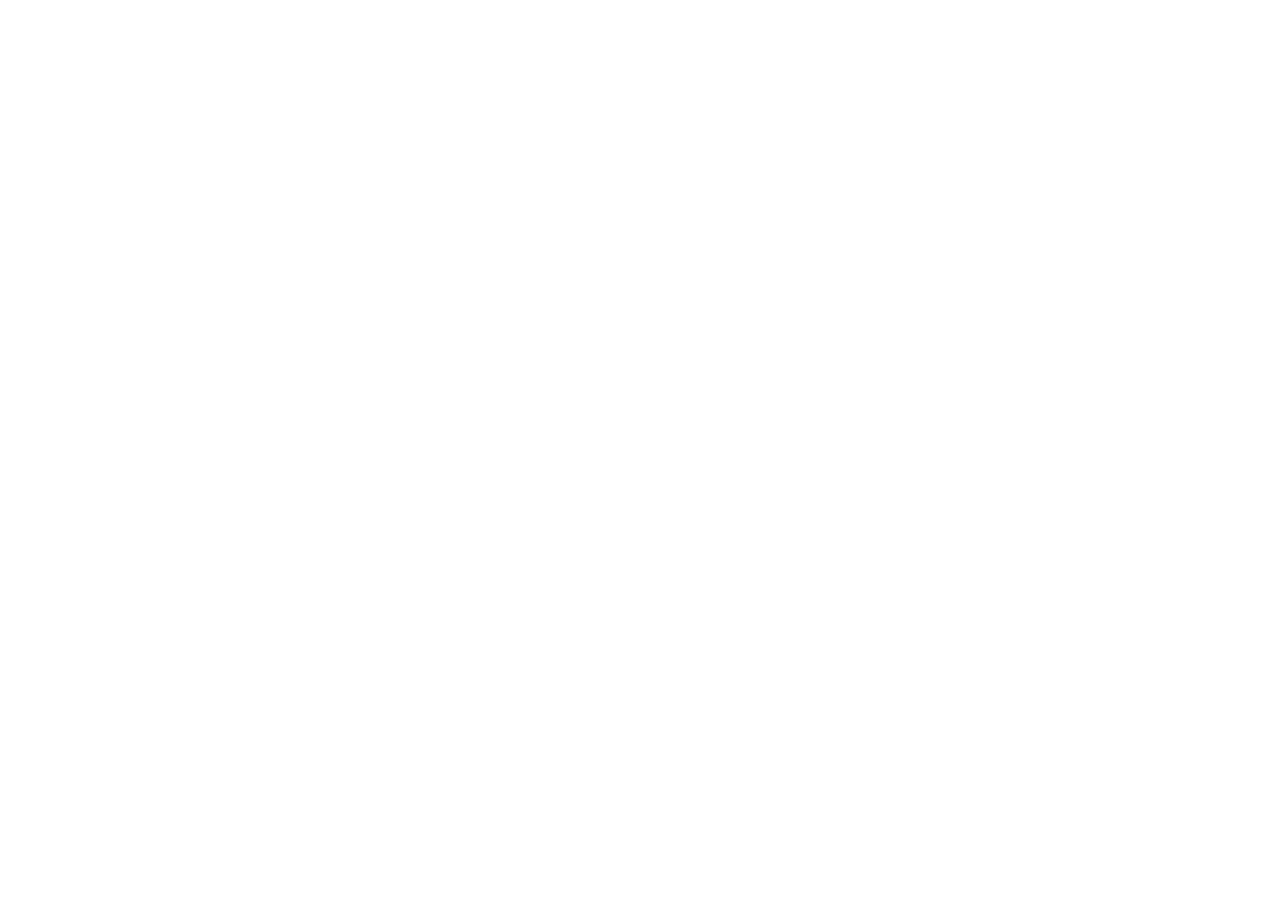
==== pages/index.html @ f6c1577a "first commit" ====
<!DOCTYPE html>
<html lang="ko">
    <head>
        <meta charset="UTF-8" />
        <meta http-equiv="X-UA-Compatible" content="IE=edge" />
        <meta name="viewport" content="width=device-width, initial-scale=1.0" />
        <title>Netflix</title>
    </head>
    <body></body>
</html>
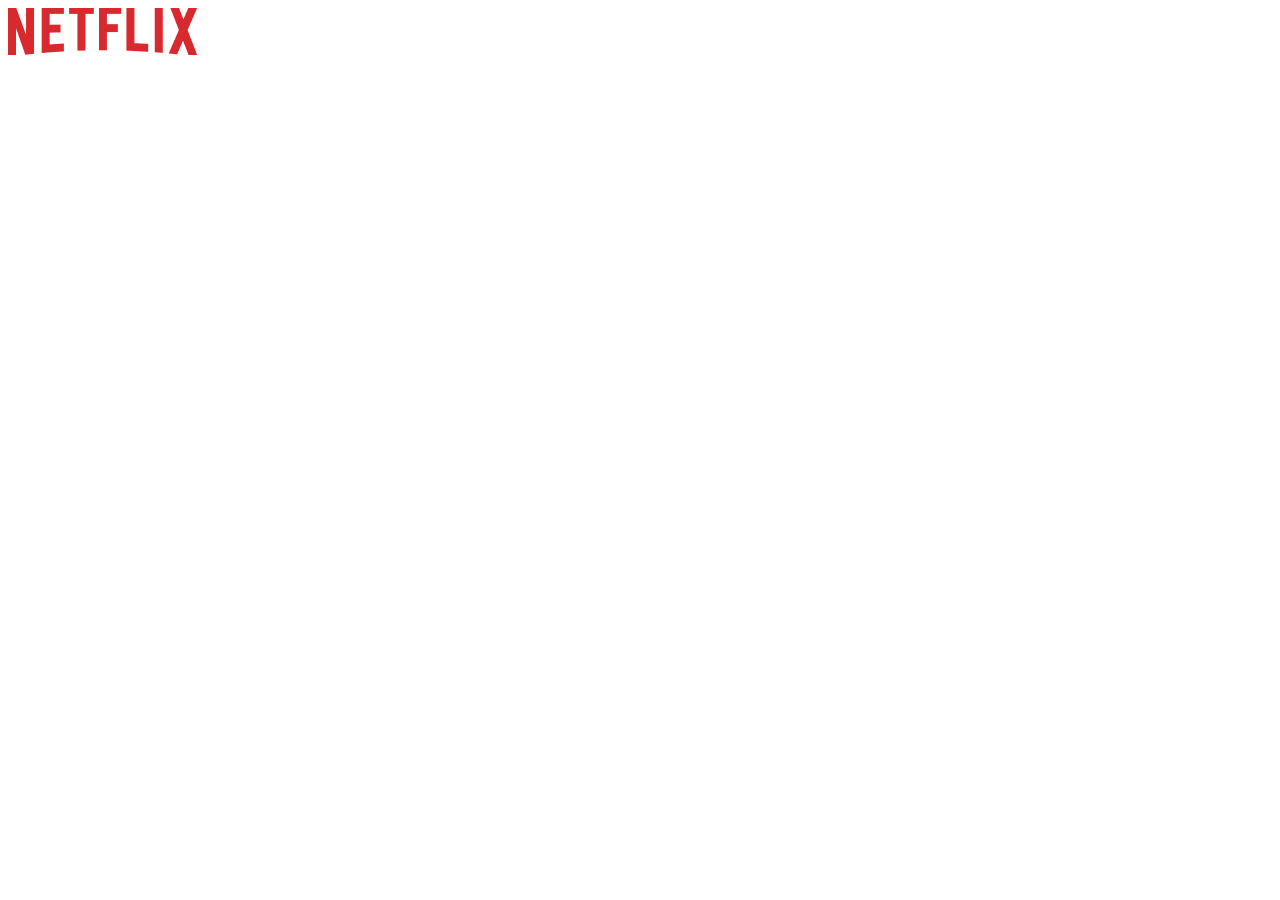
==== commit 1ca4b174: "netflix" ====
--- a/pages/index.html
+++ b/pages/index.html
@@ -6,5 +6,16 @@
         <meta name="viewport" content="width=device-width, initial-scale=1.0" />
         <title>Netflix</title>
     </head>
-    <body></body>
+    <body>
+        <div class="container">
+            <img class="title" src="/images/Netflix_Logo_PMS.png" alt="" />
+            <div class="header"></div>
+            <div class="product_01"></div>
+            <div class="product_02"></div>
+            <div class="product_03"></div>
+            <div class="product_04"></div>
+            <div class="product_05"></div>
+            <div class="footer"></div>
+        </div>
+    </body>
 </html>
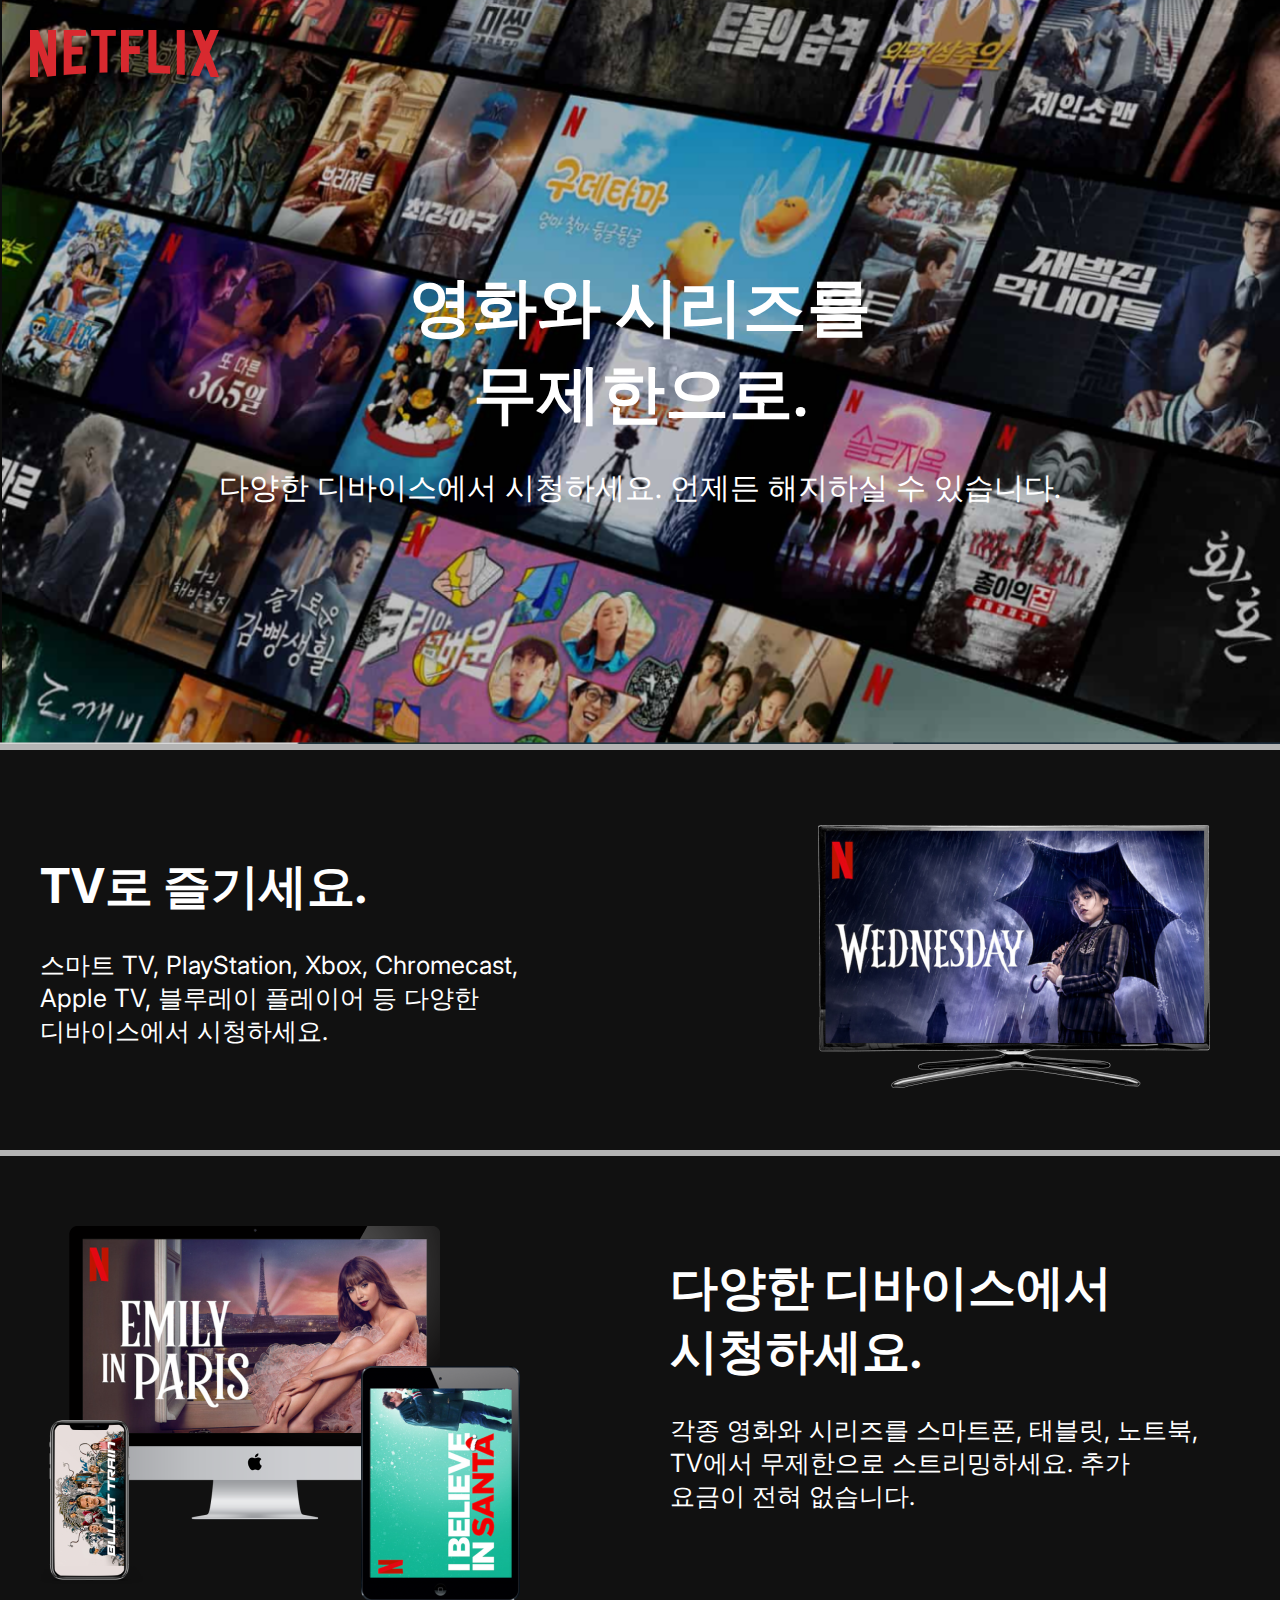
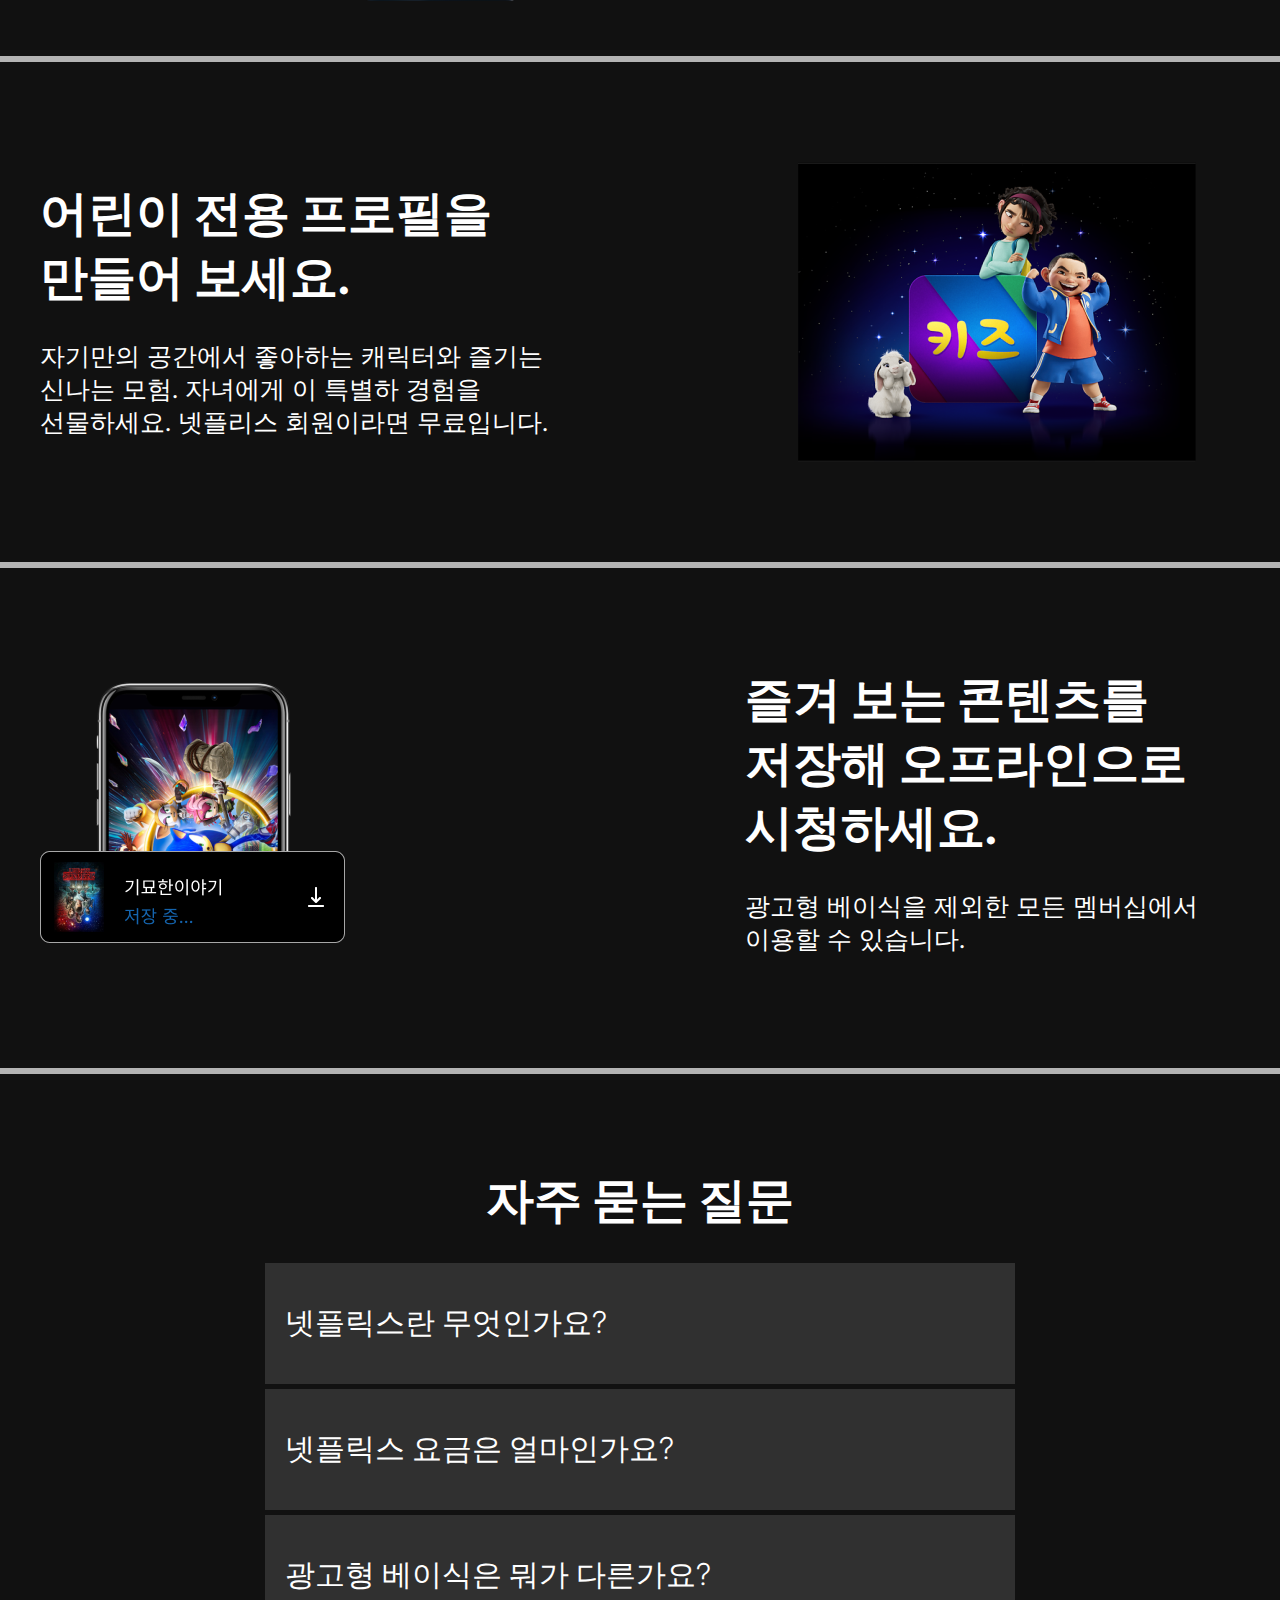
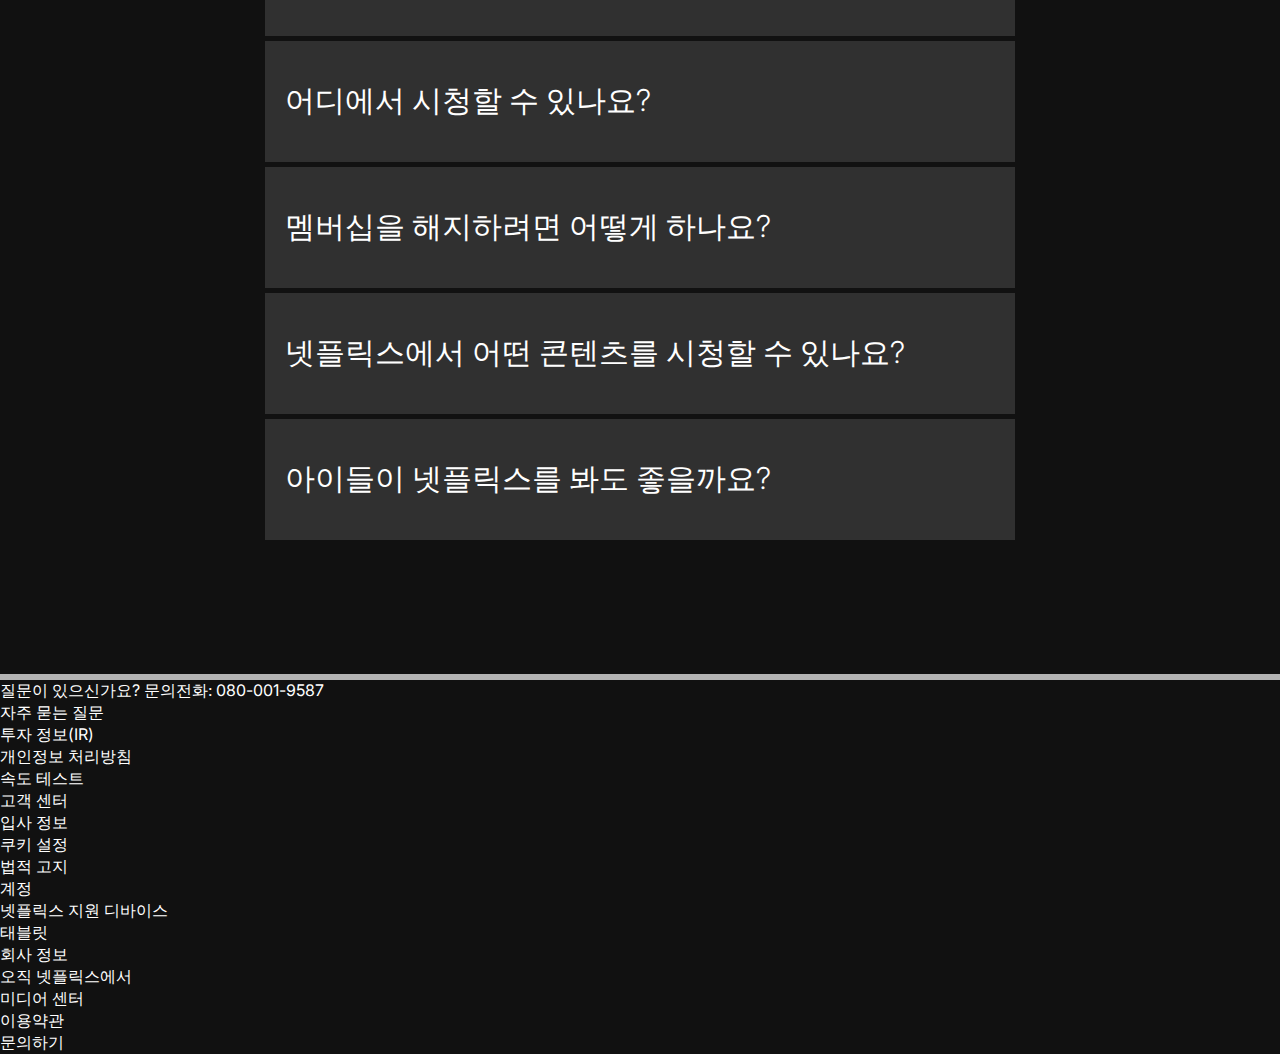
==== commit c8732b1f: "net" ====
--- a/pages/index.html
+++ b/pages/index.html
@@ -5,17 +5,214 @@
         <meta http-equiv="X-UA-Compatible" content="IE=edge" />
         <meta name="viewport" content="width=device-width, initial-scale=1.0" />
         <title>Netflix</title>
+        <link rel="stylesheet" href="/css/main.css" />
     </head>
     <body>
         <div class="container">
-            <img class="title" src="/images/Netflix_Logo_PMS.png" alt="" />
-            <div class="header"></div>
-            <div class="product_01"></div>
-            <div class="product_02"></div>
-            <div class="product_03"></div>
-            <div class="product_04"></div>
-            <div class="product_05"></div>
-            <div class="footer"></div>
+            <div class="header">
+                <img class="logo" src="/images/Netflix_Logo_PMS.png" alt="" />
+                <div class="btn">
+                    <button class="btn_01">회원가입</button>
+                    <button class="btn_02">로그인</button>
+                </div>
+
+                <h2>
+                    영화와 시리즈를<br />
+                    무제한으로.
+                </h2>
+                <h5>
+                    다양한 디바이스에서 시청하세요. 언제든 해지하실 수 있습니다.
+                </h5>
+            </div>
+            <div class="outer">
+                <div class="product_01">
+                    <div class="text_box">
+                        <h2>TV로 즐기세요.</h2>
+                        <p>
+                            스마트 TV, PlayStation, Xbox, Chromecast,<br />
+                            Apple TV, 블루레이 플레이어 등 다양한<br />
+                            디바이스에서 시청하세요.
+                        </p>
+                    </div>
+                    <div class="photo">
+                        <img src="/images/tv 1.png" alt="" />
+                    </div>
+                </div>
+            </div>
+            <div class="outer">
+                <div class="product_02">
+                    <div class="photo">
+                        <img src="/images/imac.png" alt="" />
+                    </div>
+                    <div class="text_box">
+                        <h2>
+                            다양한 디바이스에서<br />
+                            시청하세요.
+                        </h2>
+                        <p>
+                            각종 영화와 시리즈를 스마트폰, 태블릿, 노트북,<br />
+                            TV에서 무제한으로 스트리밍하세요. 추가<br />
+                            요금이 전혀 없습니다.
+                        </p>
+                    </div>
+                </div>
+            </div>
+
+            <div class="outer">
+                <div class="product_03">
+                    <div class="text_box">
+                        <h2>
+                            어린이 전용 프로필을<br />
+                            만들어 보세요.
+                        </h2>
+                        <p>
+                            자기만의 공간에서 좋아하는 캐릭터와 즐기는<br />
+                            신나는 모험. 자녀에게 이 특별하 경험을<br />
+                            선물하세요. 넷플리스 회원이라면 무료입니다.
+                        </p>
+                    </div>
+                    <div class="photo">
+                        <img src="/images/kids.png" alt="" />
+                    </div>
+                </div>
+            </div>
+
+            <div class="outer">
+                <div class="product_04">
+                    <div class="photo">
+                        <img src="/images/iphone.png" alt="" />
+                    </div>
+                    <div class="text_box">
+                        <h2>
+                            즐겨 보는 콘텐츠를<br />
+                            저장해 오프라인으로<br />
+                            시청하세요.
+                        </h2>
+                        <p>
+                            광고형 베이식을 제외한 모든 멤버십에서<br />
+                            이용할 수 있습니다.
+                        </p>
+                    </div>
+                </div>
+            </div>
+
+            <div class="outer">
+                <div class="product_05">
+                    <h2>자주 묻는 질문</h2>
+
+                    <ul class="faq">
+                        <li>
+                            <h3>넷플릭스란 무엇인가요?</h3>
+                            <div class="answer">
+                                Lorem ipsum dolor sit, amet consectetur
+                                adipisicing elit. Quis inventore beatae, rem
+                                illum earum ipsum dignissimos placeat fugit quam
+                                impedit necessitatibus saepe minima harum sequi
+                                aspernatur temporibus, distinctio odio in?
+                            </div>
+                        </li>
+                        <li>
+                            <h3>넷플릭스 요금은 얼마인가요?</h3>
+                            <div class="answer">
+                                Lorem ipsum dolor sit, amet consectetur
+                                adipisicing elit. Quis inventore beatae, rem
+                                illum earum ipsum dignissimos placeat fugit quam
+                                impedit necessitatibus saepe minima harum sequi
+                                aspernatur temporibus, distinctio odio in?
+                            </div>
+                        </li>
+                        <li>
+                            <h3>광고형 베이식은 뭐가 다른가요?</h3>
+                            <div class="answer">
+                                Lorem ipsum dolor sit, amet consectetur
+                                adipisicing elit. Quis inventore beatae, rem
+                                illum earum ipsum dignissimos placeat fugit quam
+                                impedit necessitatibus saepe minima harum sequi
+                                aspernatur temporibus, distinctio odio in?
+                            </div>
+                        </li>
+                        <li>
+                            <h3>어디에서 시청할 수 있나요?</h3>
+                            <div class="answer">
+                                Lorem ipsum dolor sit, amet consectetur
+                                adipisicing elit. Quis inventore beatae, rem
+                                illum earum ipsum dignissimos placeat fugit quam
+                                impedit necessitatibus saepe minima harum sequi
+                                aspernatur temporibus, distinctio odio in?
+                            </div>
+                        </li>
+                        <li>
+                            <h3>멤버십을 해지하려면 어떻게 하나요?</h3>
+                            <div class="answer">
+                                Lorem ipsum dolor sit, amet consectetur
+                                adipisicing elit. Quis inventore beatae, rem
+                                illum earum ipsum dignissimos placeat fugit quam
+                                impedit necessitatibus saepe minima harum sequi
+                                aspernatur temporibus, distinctio odio in?
+                            </div>
+                        </li>
+                        <li>
+                            <h3>
+                                넷플릭스에서 어떤 콘텐츠를 시청할 수 있나요?
+                            </h3>
+                            <div class="answer">
+                                Lorem ipsum dolor sit, amet consectetur
+                                adipisicing elit. Quis inventore beatae, rem
+                                illum earum ipsum dignissimos placeat fugit quam
+                                impedit necessitatibus saepe minima harum sequi
+                                aspernatur temporibus, distinctio odio in?
+                            </div>
+                        </li>
+                        <li>
+                            <h3>아이들이 넷플릭스를 봐도 좋을까요?</h3>
+                            <div class="answer">
+                                Lorem ipsum dolor sit, amet consectetur
+                                adipisicing elit. Quis inventore beatae, rem
+                                illum earum ipsum dignissimos placeat fugit quam
+                                impedit necessitatibus saepe minima harum sequi
+                                aspernatur temporibus, distinctio odio in?
+                            </div>
+                        </li>
+                    </ul>
+                </div>
+            </div>
+            <div class="footer">
+                <p>질문이 있으신가요? 문의전화: 080-001-9587</p>
+                <ul class="footer_menu">
+                    <li>
+                        <a href="#x">자주 묻는 질문 </a>
+                        <ul>
+                            <li><a href="#x">투자 정보(IR) </a></li>
+                            <li><a href="#x">개인정보 처리방침 </a></li>
+                            <li><a href="#x">속도 테스트</a></li>
+                        </ul>
+                    </li>
+                    <li>
+                        <a href="#x">고객 센터 </a>
+                        <ul>
+                            <li><a href="#x">입사 정보 </a></li>
+                            <li><a href="#x">쿠키 설정 </a></li>
+                            <li><a href="#x">법적 고지</a></li>
+                        </ul>
+                    </li>
+                    <li>
+                        <a href="#x">계정</a>
+                        <ul>
+                            <li><a href="#x">넷플릭스 지원 디바이스</a></li>
+                            <li><a href="#x">태블릿</a></li>
+                            <li><a href="#x">회사 정보</a></li>
+                            <li><a href="#x">오직 넷플릭스에서</a></li>
+                        </ul>
+                    </li>
+                    <li>
+                        <a href="#x">미디어 센터 </a>
+                        <ul>
+                            <li><a href="#x">이용약관</a></li>
+                            <li><a href="#x">문의하기</a></li>
+                        </ul>
+                    </li>
+                </ul>
+            </div>
         </div>
     </body>
 </html>
--- a/css/main.css
+++ b/css/main.css
@@ -0,0 +1,219 @@
+@import url('https://fonts.googleapis.com/css2?family=Inter:wght@100;200;300;400;500;600;700;800;900&display=swap');
+
+* {
+    box-sizing: border-box;
+    margin: 0;
+    padding: 0;
+}
+
+a {
+    color: inherit;
+    text-decoration: none;
+}
+
+ul {
+    list-style: none;
+}
+
+body {
+    font-family: 'Inter', sans-serif;
+    color: #fff;
+    background-color: #111;
+}
+
+.header {
+    background-image: url('/images/1.png');
+    background-repeat: no-repeat;
+    background-size: cover;
+    height: 750px;
+    border-bottom: 6px solid #b4b4b4;
+}
+
+.logo {
+    padding-top: 30px;
+    padding-left: 30px;
+}
+
+.btn {
+    padding: 0 30px;
+    margin-left: 2200px;
+    display: flex;
+}
+
+.btn_01 {
+    width: 90px;
+    height: 33px;
+    background-color: #111;
+    color: #fff;
+    text-align: center;
+    cursor: pointer;
+    font-size: 12px;
+}
+
+.btn_02 {
+    width: 90px;
+    height: 33px;
+    background-color: #e50914;
+    color: #fff;
+    text-align: center;
+    cursor: pointer;
+    font-size: 12px;
+}
+
+.header h2 {
+    font-size: 64px;
+    color: #fff;
+    text-align: center;
+    margin-top: 150px;
+    margin-bottom: 30px;
+    font-weight: 600;
+}
+
+.header h5 {
+    font-size: 30px;
+    color: #fff;
+    text-align: center;
+    margin-bottom: 30px;
+    font-weight: 400;
+}
+
+.header p {
+    font-size: 20px;
+    color: #fff;
+    text-align: center;
+    margin-bottom: 30px;
+}
+
+/* product_01 */
+
+.outer {
+    border-bottom: 6px solid #b4b4b4;
+}
+
+.product_01 {
+    width: 1200px;
+    margin: 0 auto;
+    height: 400px;
+    display: flex;
+}
+
+.product_01 h2 {
+    font-size: 48px;
+    padding-top: 105px;
+    padding-bottom: 30px;
+}
+
+.product_01 p {
+    font-size: 25px;
+}
+
+.product_01 .photo {
+    padding-top: 75px;
+    padding-left: 300px;
+}
+
+/* product_02 */
+
+.product_02 {
+    width: 1200px;
+    margin: 0 auto;
+    height: 500px;
+    display: flex;
+}
+
+.product_02 .photo {
+    padding-top: 70px;
+    padding-right: 150px;
+}
+
+.product_02 h2 {
+    font-size: 48px;
+    padding-top: 100px;
+    padding-bottom: 30px;
+}
+
+.product_02 p {
+    font-size: 25px;
+}
+
+/* .product_03 */
+
+.product_03 {
+    width: 1200px;
+    margin: 0 auto;
+    height: 500px;
+    display: flex;
+}
+
+.product_03 h2 {
+    font-size: 48px;
+    padding-top: 120px;
+    padding-bottom: 30px;
+}
+
+.product_03 p {
+    font-size: 25px;
+}
+
+.product_03 .photo {
+    padding-top: 100px;
+    padding-left: 250px;
+}
+
+/* .product_04 */
+.product_04 {
+    width: 1200px;
+    margin: 0 auto;
+    height: 500px;
+    display: flex;
+}
+
+.product_04 .photo {
+    padding-top: 100px;
+    padding-right: 400px;
+}
+
+.product_04 h2 {
+    font-size: 48px;
+    padding-top: 100px;
+    padding-bottom: 30px;
+}
+
+.product_04 p {
+    font-size: 25px;
+}
+
+/* product_05 */
+.product_05 {
+    width: 750px;
+    margin: 0 auto;
+    height: 1200px;
+}
+
+.product_05 h2 {
+    font-size: 48px;
+    text-align: center;
+    padding-top: 95px;
+    padding-bottom: 30px;
+}
+
+.product_05 .faq {
+    display: flex;
+    flex-direction: column;
+    gap: 5px;
+}
+
+.product_05 .faq li {
+    padding: 40px 20px;
+    background-color: #303030;
+}
+
+.product_05 .faq li h3 {
+    font-size: 30px;
+    font-weight: 300;
+}
+
+.product_05 .faq li .answer {
+    height: 0;
+    overflow: hidden;
+}
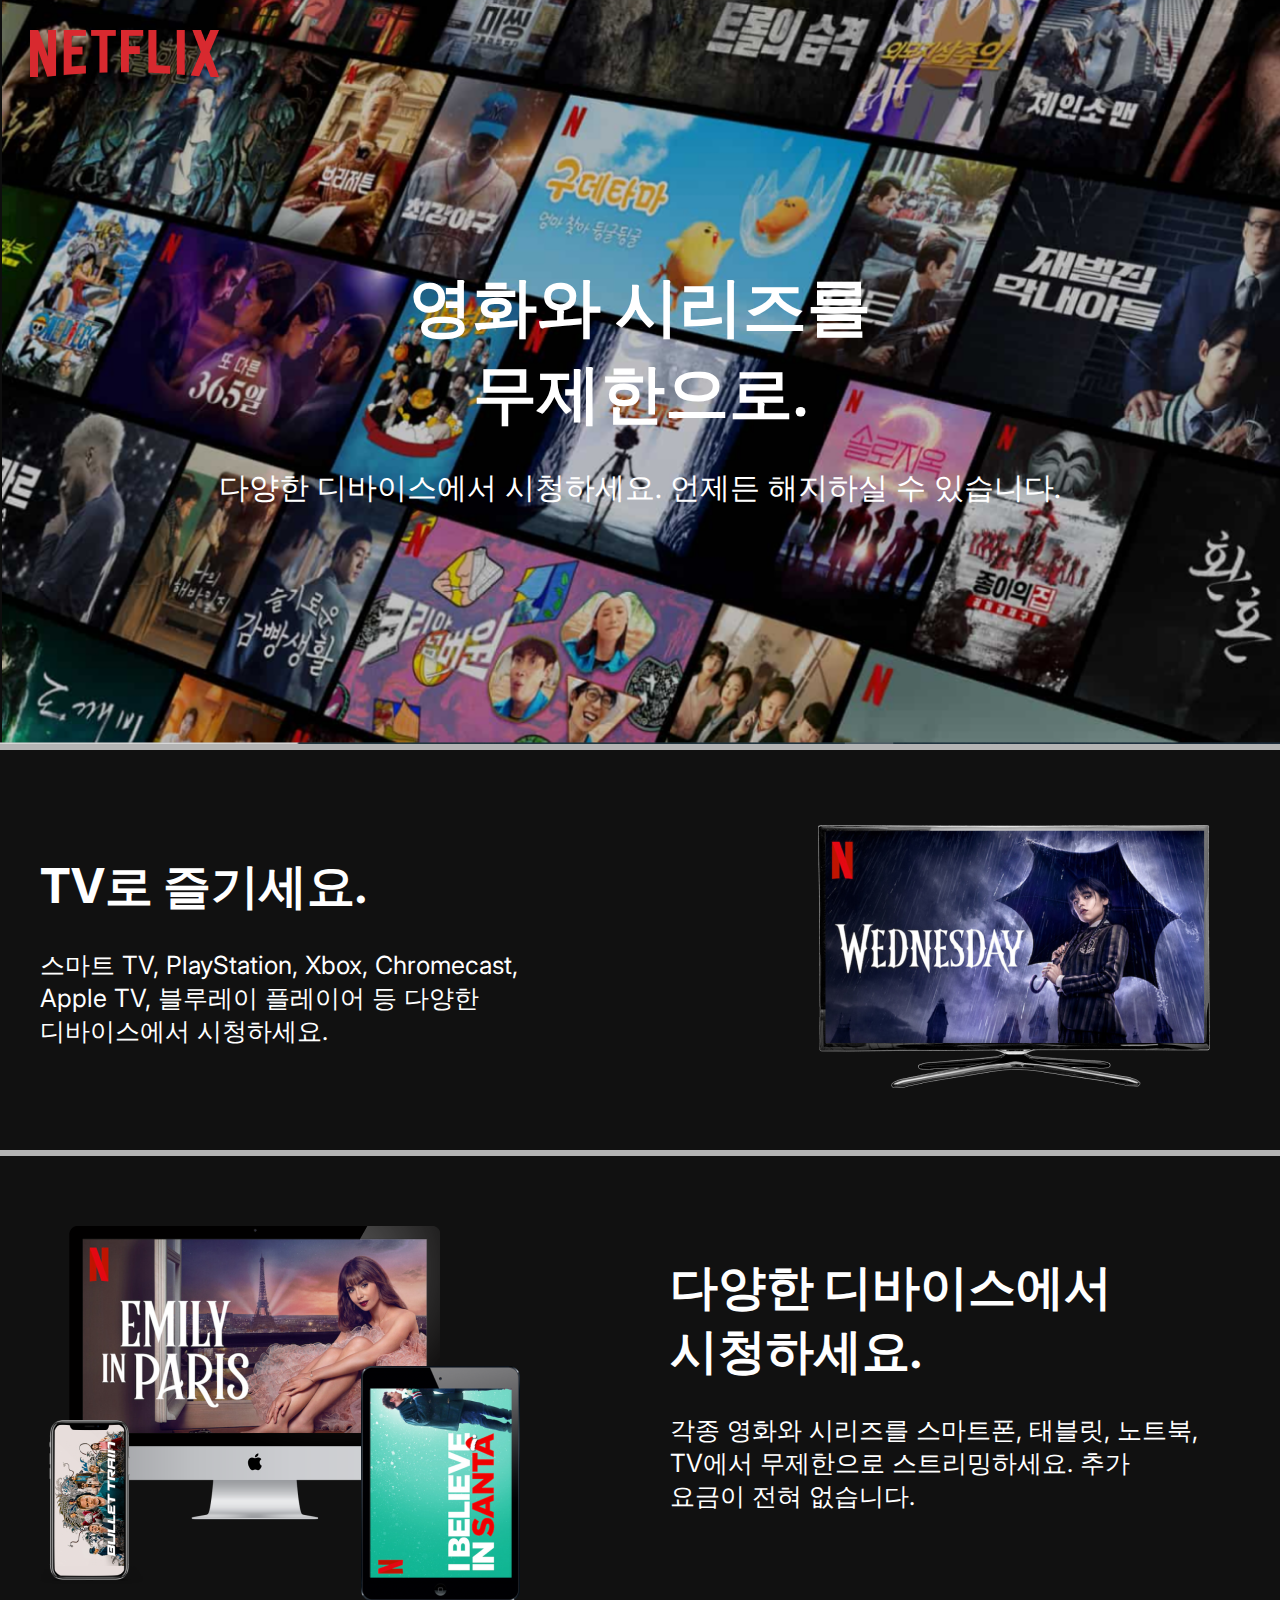
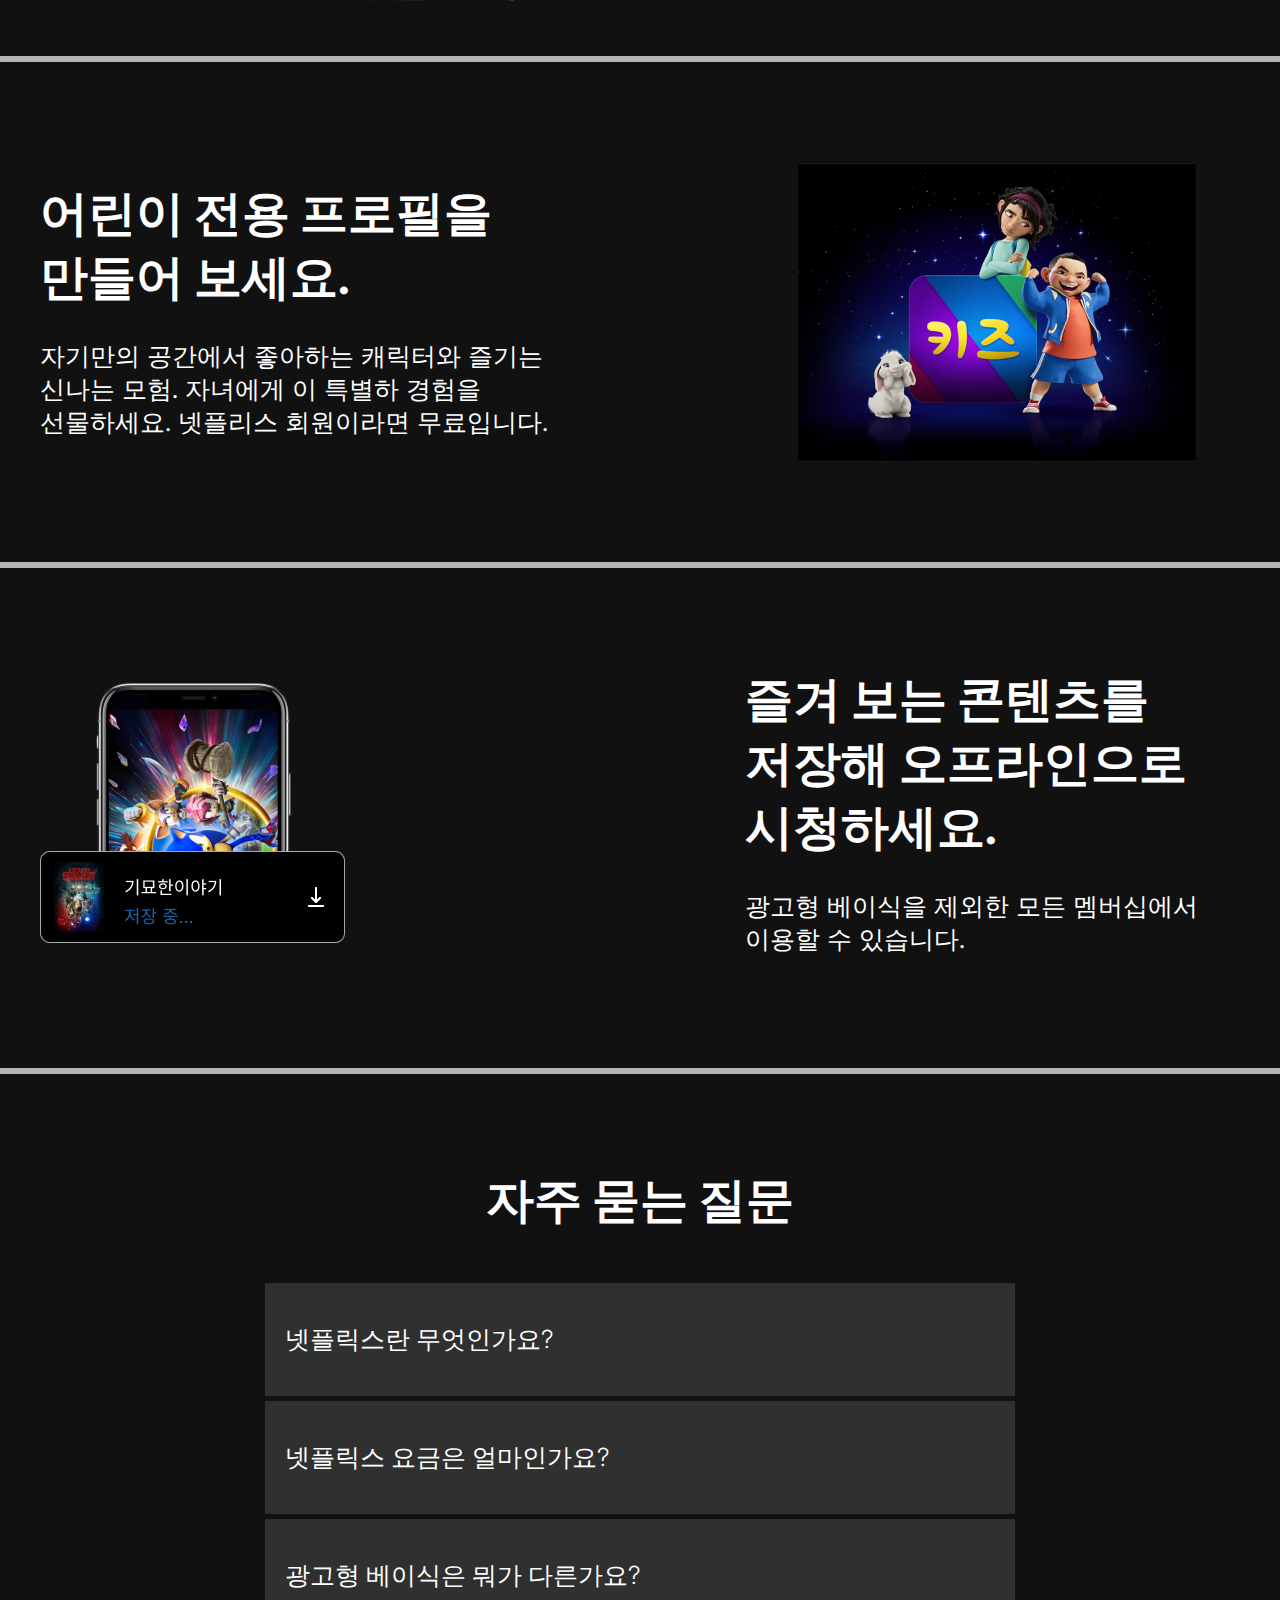
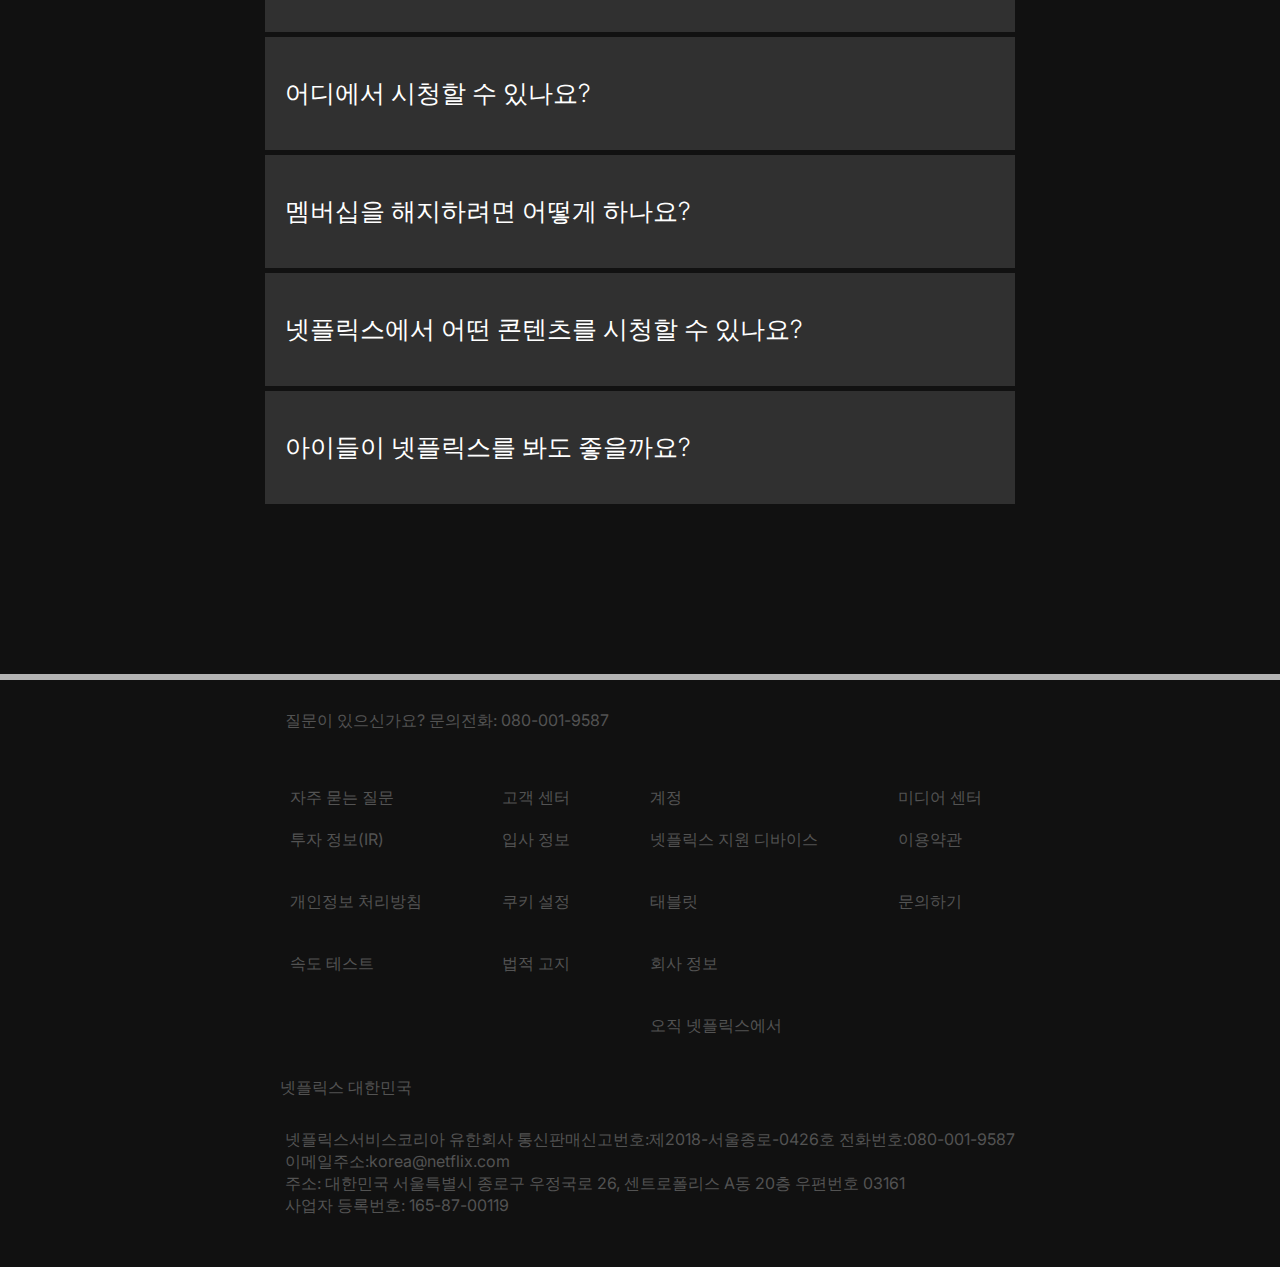
==== commit 864c0a52: "net" ====
--- a/pages/index.html
+++ b/pages/index.html
@@ -212,6 +212,18 @@
                         </ul>
                     </li>
                 </ul>
+                <div class="text_box">
+                    <h4>넷플릭스 대한민국</h4>
+                    <p>
+                        넷플릭스서비스코리아 유한회사
+                        통신판매신고번호:제2018-서울종로-0426호
+                        전화번호:080-001-9587<br />
+                        이메일주소:korea@netflix.com<br />
+                        주소: 대한민국 서울특별시 종로구 우정국로 26,
+                        센트로폴리스 A동 20층 우편번호 03161<br />
+                        사업자 등록번호: 165-87-00119
+                    </p>
+                </div>
             </div>
         </div>
     </body>
--- a/css/main.css
+++ b/css/main.css
@@ -194,13 +194,14 @@
     font-size: 48px;
     text-align: center;
     padding-top: 95px;
-    padding-bottom: 30px;
+    padding-bottom: 50px;
 }
 
 .product_05 .faq {
     display: flex;
     flex-direction: column;
     gap: 5px;
+    cursor: pointer;
 }
 
 .product_05 .faq li {
@@ -209,7 +210,7 @@
 }
 
 .product_05 .faq li h3 {
-    font-size: 30px;
+    font-size: 25px;
     font-weight: 300;
 }
 
@@ -217,3 +218,45 @@
     height: 0;
     overflow: hidden;
 }
+
+/* footer */
+.footer {
+    width: 780px;
+    height: 440px;
+    margin: 0 auto;
+}
+
+.footer p {
+    color: #535353;
+    padding-top: 30px;
+    padding-bottom: 35px;
+    padding-left: 35px;
+}
+
+.footer .footer_menu {
+    display: flex;
+    color: #535353;
+}
+
+.footer ul li {
+    padding: 20px 20px;
+}
+
+.footer_menu > li > a {
+    padding-left: 20px;
+}
+
+.footer .text_box {
+    width: 780px;
+}
+
+.footer .text_box h4 {
+    font-size: 16px;
+    font-weight: 300;
+    color: #535353;
+    padding-left: 30px;
+}
+
+.footer .text_box p {
+    padding-bottom: 50px;
+}
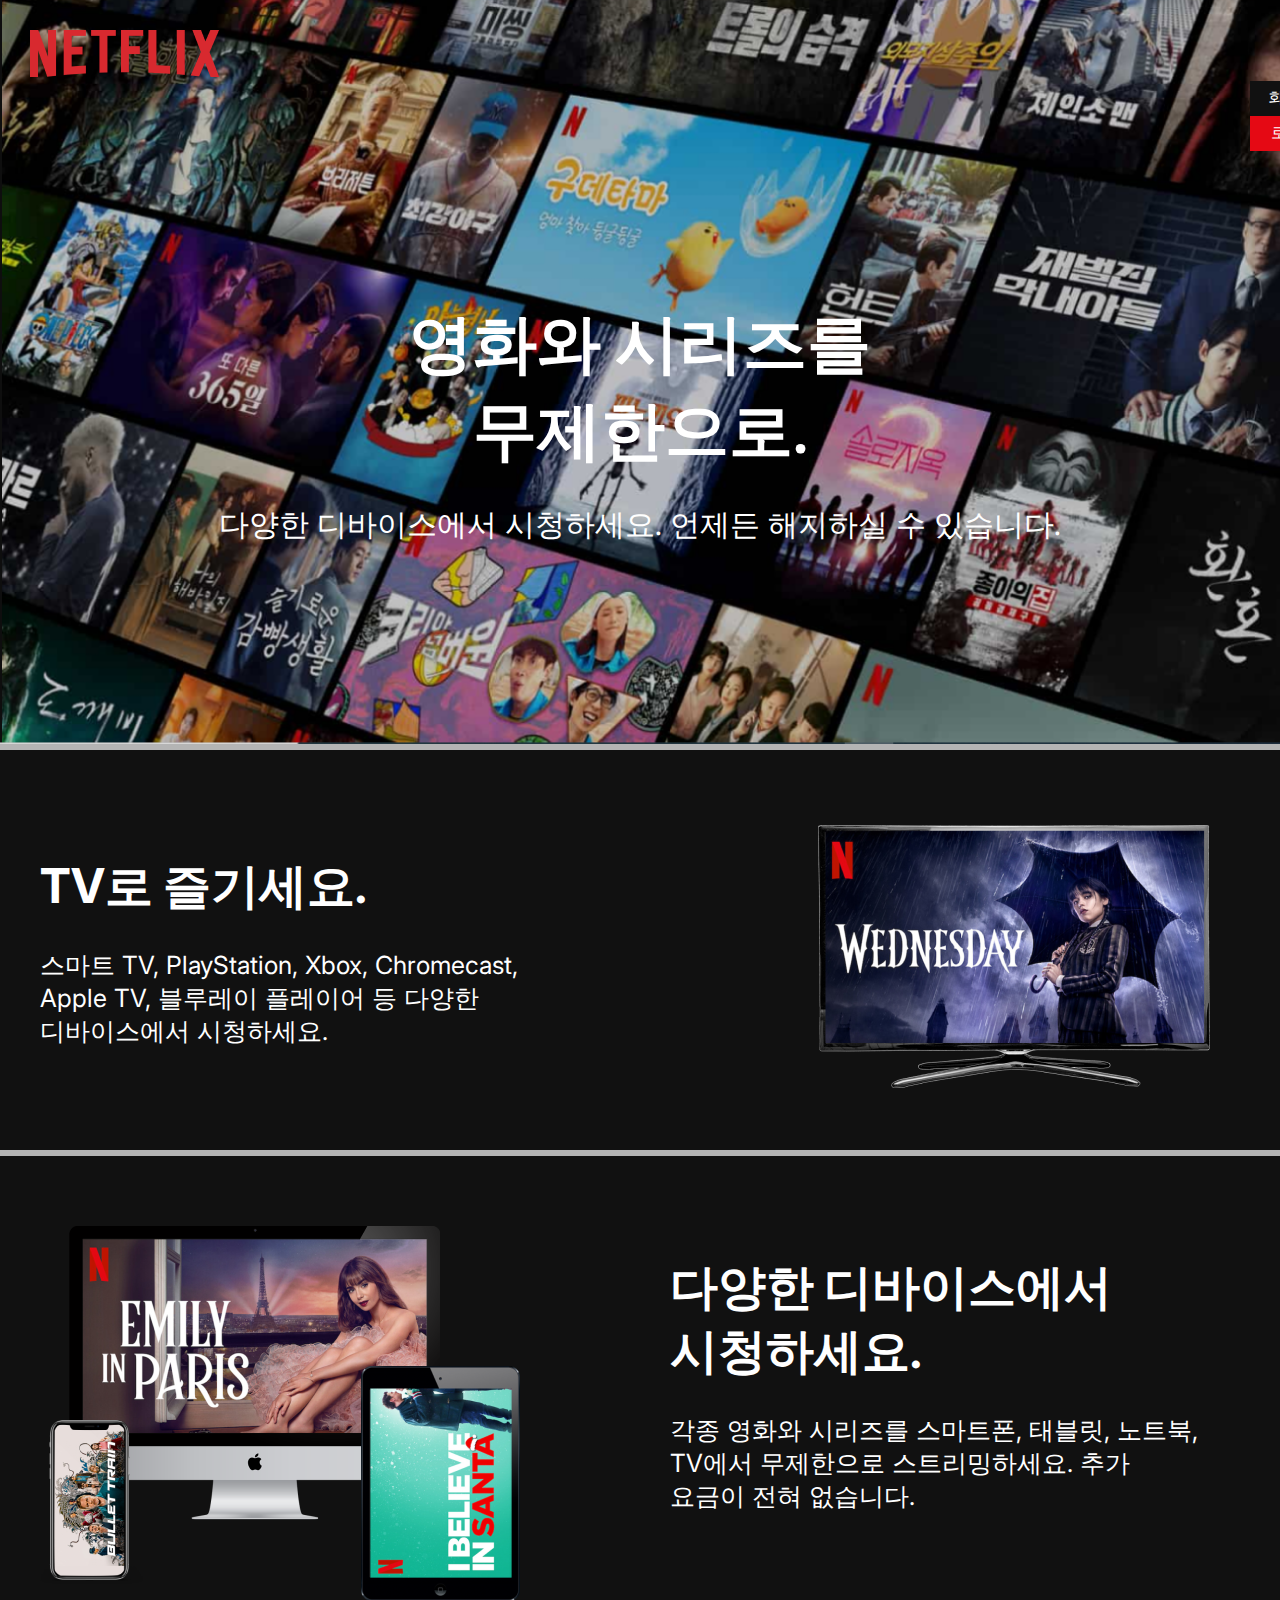
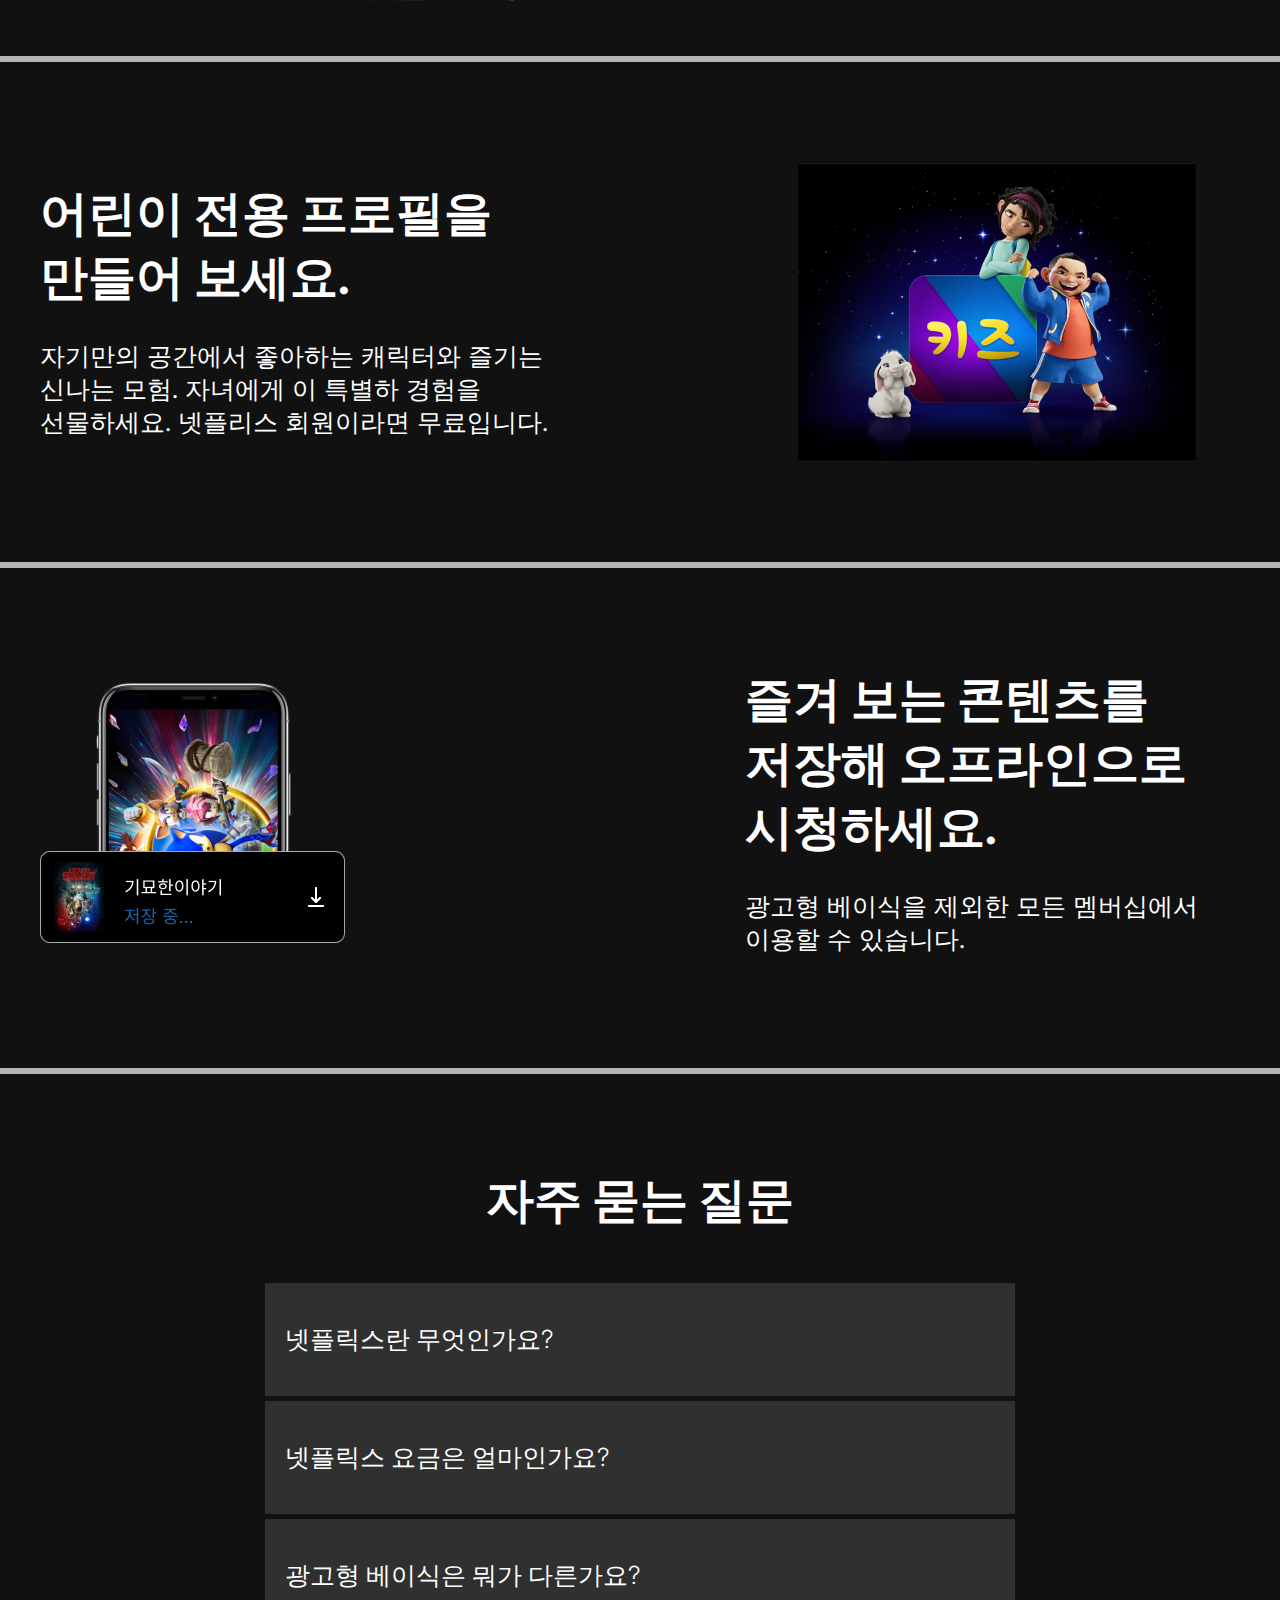
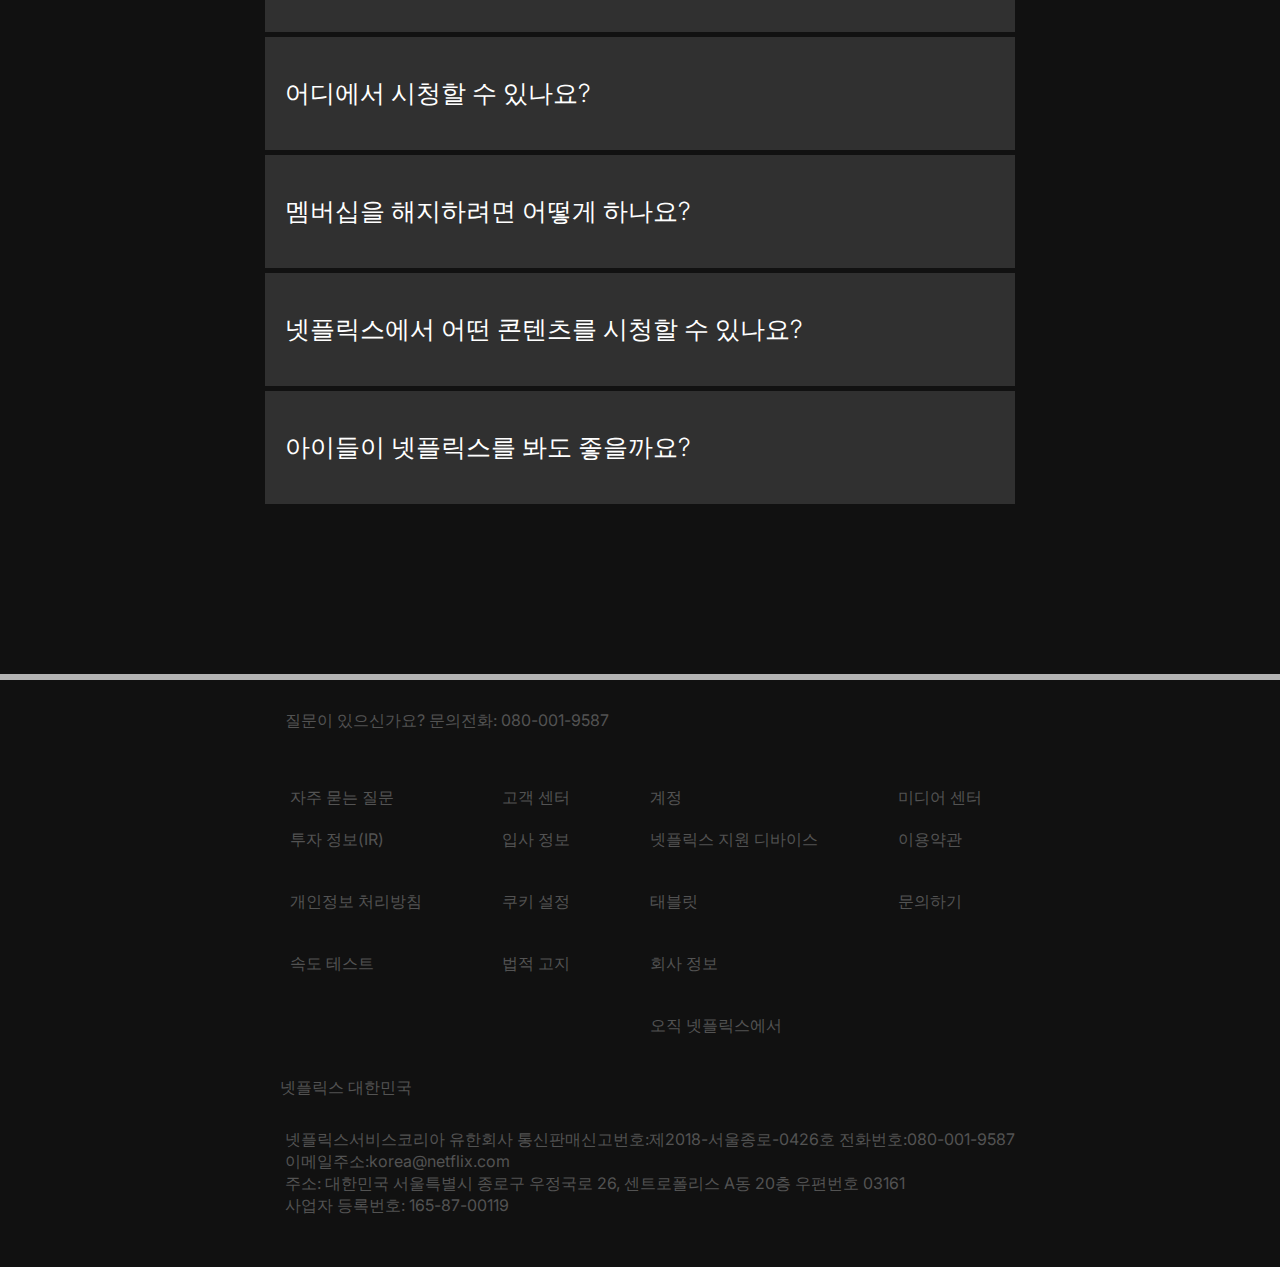
==== commit 1007e113: "net" ====
--- a/pages/index.html
+++ b/pages/index.html
@@ -104,51 +104,76 @@
                         <li>
                             <h3>넷플릭스란 무엇인가요?</h3>
                             <div class="answer">
-                                Lorem ipsum dolor sit, amet consectetur
-                                adipisicing elit. Quis inventore beatae, rem
-                                illum earum ipsum dignissimos placeat fugit quam
-                                impedit necessitatibus saepe minima harum sequi
-                                aspernatur temporibus, distinctio odio in?
+                                넷플릭스는 각종 수상 경력에 빛나는 시리즈, 영화,
+                                애니메이션,<br />
+                                다큐멘터리 등 다양한 콘텐츠를 인터넷 연결이
+                                가능한 수천 종의<br />
+                                디바이스에서 시청할 수 있는 스트리밍
+                                서비스입니다.<br />
+                                저렴한 월 요금으로 원하는 시간에 원하는 만큼
+                                즐길 수 있습니다.<br />
+                                무궁무진한 콘텐츠가 준비되어 있으며 매주 새로운
+                                시리즈와<br />
+                                영화가 제공됩니다.
                             </div>
                         </li>
                         <li>
                             <h3>넷플릭스 요금은 얼마인가요?</h3>
                             <div class="answer">
-                                Lorem ipsum dolor sit, amet consectetur
-                                adipisicing elit. Quis inventore beatae, rem
-                                illum earum ipsum dignissimos placeat fugit quam
-                                impedit necessitatibus saepe minima harum sequi
-                                aspernatur temporibus, distinctio odio in?
+                                스마트폰, 태블릿, 스마트 TV, 노트북, 스트리밍
+                                디바이스 등<br />
+                                다양한 디바이스에서 월정액 요금 하나로
+                                넷플릭스를 시청하세요.<br />
+                                멤버십 요금은 월 5,500원부터 17,000원까지
+                                다양합니다.<br />
+                                추가 비용이나 약정이 없습니다.
                             </div>
                         </li>
                         <li>
                             <h3>광고형 베이식은 뭐가 다른가요?</h3>
                             <div class="answer">
-                                Lorem ipsum dolor sit, amet consectetur
-                                adipisicing elit. Quis inventore beatae, rem
-                                illum earum ipsum dignissimos placeat fugit quam
-                                impedit necessitatibus saepe minima harum sequi
-                                aspernatur temporibus, distinctio odio in?
+                                광고형 베이식은 저렴한 요금으로 영화와 시리즈를
+                                즐길 수 있는<br />
+                                방법입니다. 제한된 수의 중간 광고와 함께 다양한
+                                디바이스에서<br />
+                                좋아하는 콘텐츠를 스트리밍할 수 있습니다. 저장
+                                기능은 지원되지<br />
+                                않으며, 라이선스 제한으로 인해 일부 영화와
+                                시리즈를 이용할 수<br />
+                                없습니다. 또한 일부 위치 및 디바이스 제한도
+                                적용됩니다.
                             </div>
                         </li>
                         <li>
                             <h3>어디에서 시청할 수 있나요?</h3>
                             <div class="answer">
-                                Lorem ipsum dolor sit, amet consectetur
-                                adipisicing elit. Quis inventore beatae, rem
-                                illum earum ipsum dignissimos placeat fugit quam
-                                impedit necessitatibus saepe minima harum sequi
-                                aspernatur temporibus, distinctio odio in?
+                                언제 어디서나 시청할 수 있습니다. 넷플릭스
+                                계정으로 로그인하면<br />
+                                PC에서 netflix.com을 통해 바로 시청할 수 있으며,
+                                인터넷이<br />
+                                연결되어 있고 넷플릭스 앱을 지원하는
+                                디바이스(스마트 TV,<br />
+                                스마트폰, 태블릿, 스트리밍 미디어 플레이어, 게임
+                                콘솔 등)에서도<br />
+                                언제든지 시청할 수 있습니다. iOS, Android,
+                                Windows 10용 앱에서는 좋아하는 시리즈를
+                                저장할<br />
+                                수도 있습니다. 저장 기능을 이용해 이동 중이나
+                                인터넷에 연결할<br />
+                                수 없는 곳에서도 시청하세요. 넷플릭스는 어디서든
+                                함께니까요.
                             </div>
                         </li>
                         <li>
                             <h3>멤버십을 해지하려면 어떻게 하나요?</h3>
                             <div class="answer">
-                                Lorem ipsum dolor sit, amet consectetur
-                                adipisicing elit. Quis inventore beatae, rem
-                                illum earum ipsum dignissimos placeat fugit quam
-                                impedit necessitatibus saepe minima harum sequi
-                                aspernatur temporibus, distinctio odio in?
+                                넷플릭스는 부담 없이 간편합니다. 성가신 계약도,
+                                약정도<br />
+                                없으니까요. 멤버십 해지도 온라인에서 클릭 두
+                                번이면 완료할 수<br />
+                                있습니다. 해지 수수료도 없으니 원할 때 언제든
+                                계정을<br />
+                                시작하거나 종료하세요.
                             </div>
                         </li>
                         <li>
@@ -156,21 +181,27 @@
                                 넷플릭스에서 어떤 콘텐츠를 시청할 수 있나요?
                             </h3>
                             <div class="answer">
-                                Lorem ipsum dolor sit, amet consectetur
-                                adipisicing elit. Quis inventore beatae, rem
-                                illum earum ipsum dignissimos placeat fugit quam
-                                impedit necessitatibus saepe minima harum sequi
-                                aspernatur temporibus, distinctio odio in?
+                                넷플릭스는 장편 영화, 다큐멘터리, 시리즈,
+                                애니메이션, 각종 상을<br />
+                                수상한 넷플릭스 오리지널 등 수많은 콘텐츠를
+                                확보하고 있습니다.<br />
+                                마음에 드는 콘텐츠를 원하는 시간에 원하는 만큼
+                                시청하세요.
                             </div>
                         </li>
                         <li>
                             <h3>아이들이 넷플릭스를 봐도 좋을까요?</h3>
                             <div class="answer">
-                                Lorem ipsum dolor sit, amet consectetur
-                                adipisicing elit. Quis inventore beatae, rem
-                                illum earum ipsum dignissimos placeat fugit quam
-                                impedit necessitatibus saepe minima harum sequi
-                                aspernatur temporibus, distinctio odio in?
+                                멤버십에 넷플릭스 키즈 환경이 포함되어 있어
+                                자녀가 자기만의<br />
+                                공간에서 가족용 시리즈와 영화를 즐기는 동안
+                                부모가 이를 관리할<br />
+                                수 있습니다. 키즈 프로필과 더불어 PIN 번호를
+                                이용한 자녀 보호 기능도 있어,<br />
+                                자녀가 시청할 수 있는 콘텐츠의 관람등급을
+                                제한하고 자녀의<br />
+                                시청을 원치 않는 특정 작품을 차단할 수도
+                                있습니다.
                             </div>
                         </li>
                     </ul>
--- a/css/main.css
+++ b/css/main.css
@@ -34,30 +34,29 @@
     padding-left: 30px;
 }
 
-.btn {
-    padding: 0 30px;
-    margin-left: 2200px;
-    display: flex;
-}
-
+.header .btn {
+    margin-left: 1250px;
+}
 .btn_01 {
-    width: 90px;
-    height: 33px;
+    width: 100px;
+    height: 35px;
     background-color: #111;
     color: #fff;
-    text-align: center;
+    padding: 5px 17px;
     cursor: pointer;
-    font-size: 12px;
+    font-size: 16px;
+    border: none;
 }
 
 .btn_02 {
     width: 90px;
-    height: 33px;
+    height: 35px;
     background-color: #e50914;
     color: #fff;
-    text-align: center;
     cursor: pointer;
-    font-size: 12px;
+    font-size: 16px;
+    padding: 5px 17px;
+    border: none;
 }
 
 .header h2 {
